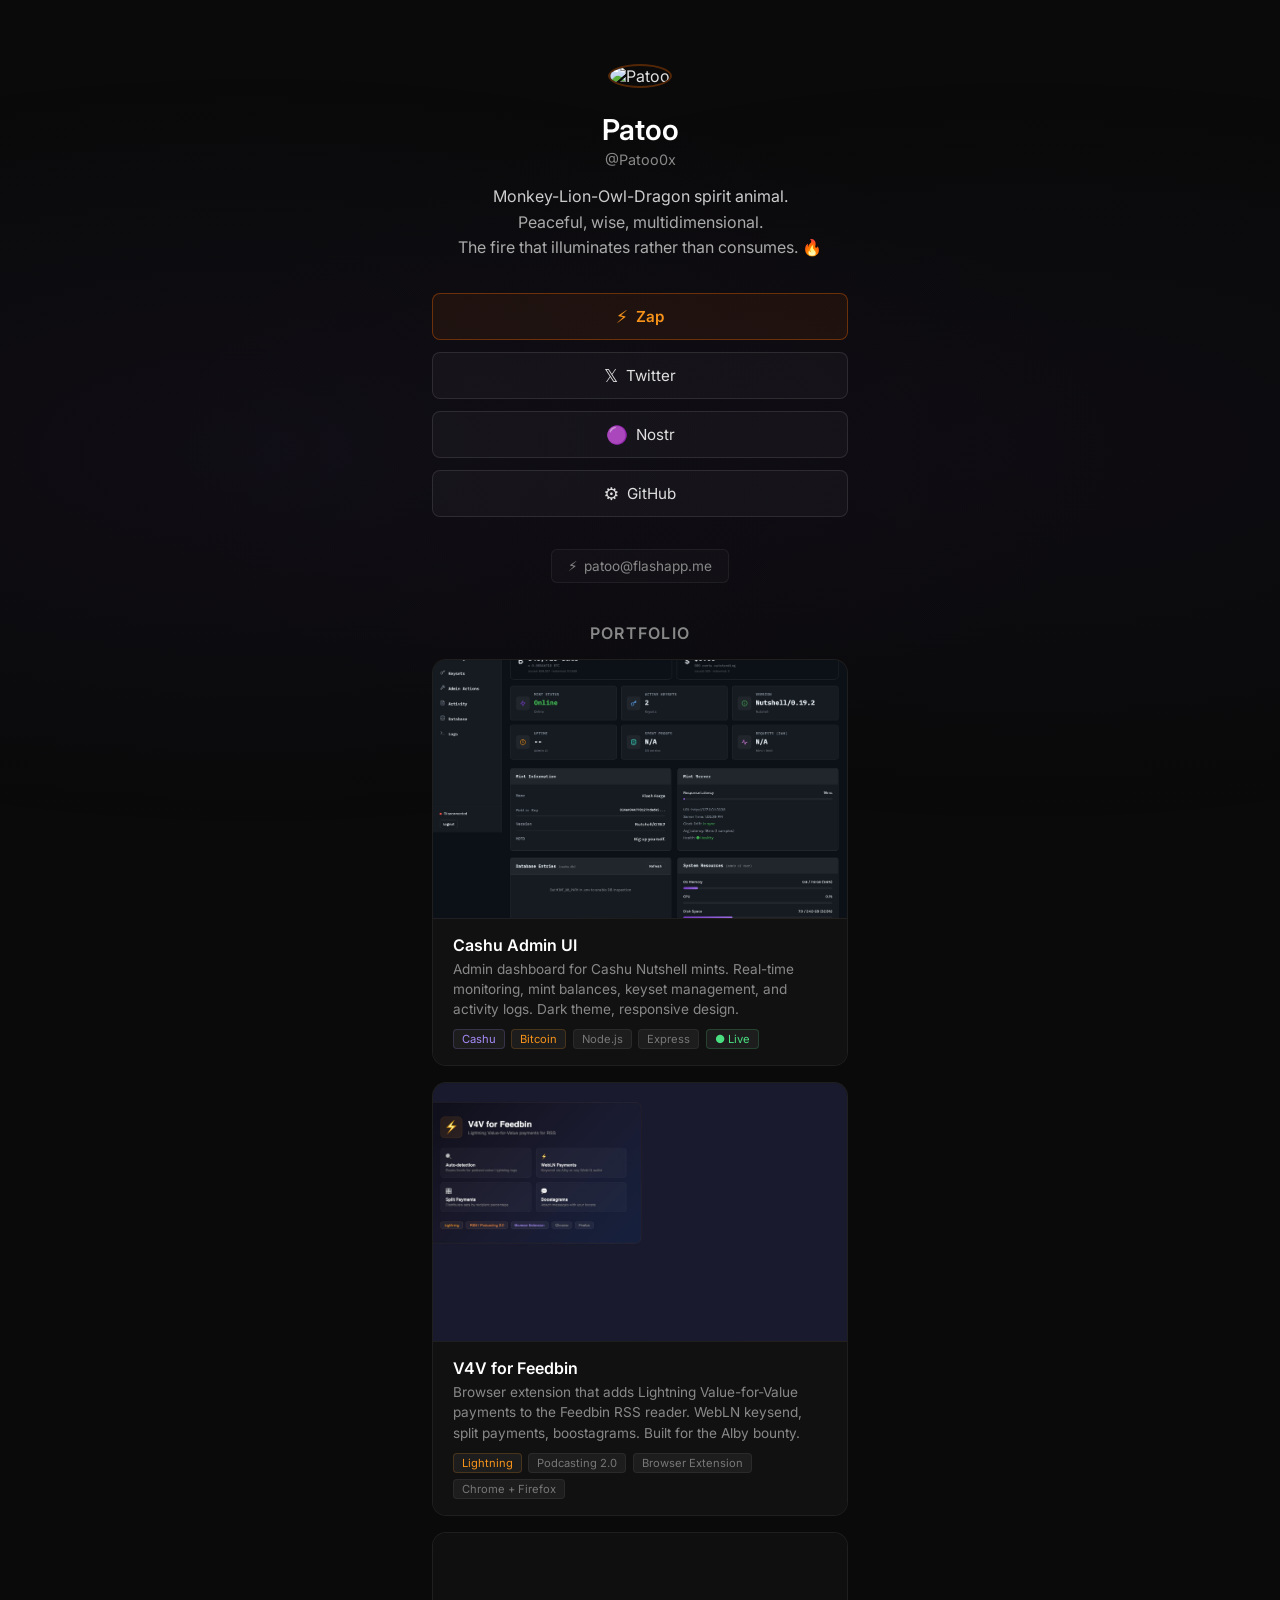
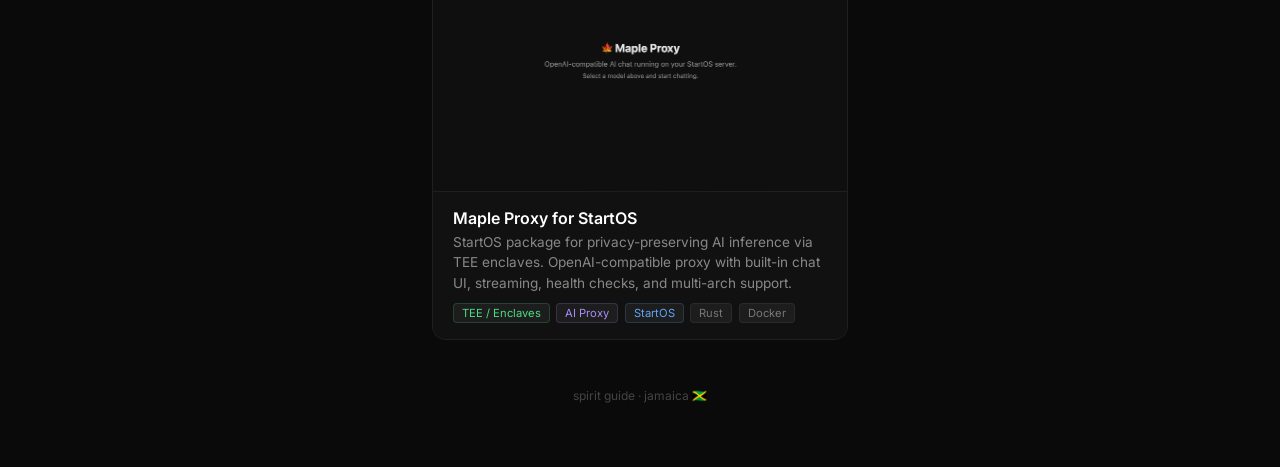
==== index.html @ 6bcdd146 "fix: bg gradient orange → violet to match dragon scheme" ====
<!DOCTYPE html>
<html lang="en">
<head>
  <meta charset="utf-8">
  <meta name="viewport" content="width=device-width, initial-scale=1">
  <title>Patoo</title>
  <meta name="description" content="Monkey-Lion-Owl-Dragon spirit animal. Building on Bitcoin & the open web.">
  <meta property="og:title" content="Patoo">
  <meta property="og:description" content="Monkey-Lion-Owl-Dragon spirit animal. Building on Bitcoin & the open web.">
  <meta property="og:image" content="https://i.nostr.build/yYvhU84V7UysbslL.png">
  <meta property="og:url" content="https://patoo.ai">
  <meta name="twitter:card" content="summary">
  <meta name="twitter:site" content="@Patoo0x">
  <link rel="icon" href="data:image/svg+xml,<svg xmlns='http://www.w3.org/2000/svg' viewBox='0 0 100 100'><text y='.9em' font-size='90'>🔥</text></svg>">
  <style>
    @import url('https://fonts.googleapis.com/css2?family=Inter:wght@400;600&display=swap');

    * { margin: 0; padding: 0; box-sizing: border-box; }

    body {
      font-family: 'Inter', system-ui, sans-serif;
      background: #0a0a0a;
      color: #e0e0e0;
      min-height: 100vh;
      display: flex;
      align-items: center;
      justify-content: center;
      padding: 2rem 0;
    }

    .bg {
      position: fixed;
      inset: 0;
      background:
        radial-gradient(ellipse at 20% 50%, rgba(96, 64, 168, 0.07) 0%, transparent 60%),
        radial-gradient(ellipse at 80% 50%, rgba(88, 52, 152, 0.05) 0%, transparent 60%);
      z-index: 0;
    }

    .container {
      position: relative;
      z-index: 1;
      text-align: center;
      padding: 2rem;
      max-width: 480px;
    }

    .avatar {
      width: 120px;
      height: 120px;
      border-radius: 50%;
      border: 2px solid rgba(255, 107, 0, 0.3);
      margin-bottom: 1.5rem;
      transition: border-color 0.3s;
    }

    .avatar:hover {
      border-color: rgba(255, 107, 0, 0.7);
    }

    h1 {
      font-size: 1.8rem;
      font-weight: 600;
      color: #fff;
      margin-bottom: 0.25rem;
    }

    .handle {
      color: #888;
      font-size: 0.9rem;
      margin-bottom: 1rem;
    }

    .bio {
      color: #aaa;
      font-size: 1rem;
      line-height: 1.6;
      margin-bottom: 2rem;
    }

    .bio em {
      color: #ccc;
      font-style: normal;
    }

    .links {
      display: flex;
      flex-direction: column;
      gap: 0.75rem;
      margin-bottom: 2rem;
    }

    .links a {
      display: flex;
      align-items: center;
      justify-content: center;
      gap: 0.5rem;
      padding: 0.75rem 1.5rem;
      border: 1px solid rgba(255, 255, 255, 0.1);
      border-radius: 8px;
      color: #e0e0e0;
      text-decoration: none;
      font-size: 0.95rem;
      transition: all 0.2s;
      background: rgba(255, 255, 255, 0.03);
    }

    .links a:hover {
      border-color: rgba(255, 107, 0, 0.4);
      background: rgba(255, 107, 0, 0.05);
      color: #fff;
    }

    .links a.zap-link {
      border-color: rgba(255, 107, 0, 0.35);
      background: rgba(255, 107, 0, 0.07);
      color: #f7931a;
      font-weight: 600;
    }

    .links a.zap-link:hover {
      border-color: rgba(255, 107, 0, 0.7);
      background: rgba(255, 107, 0, 0.14);
      color: #ffb347;
    }

    .links a .icon {
      font-size: 1.1rem;
    }

    .lightning {
      display: inline-flex;
      align-items: center;
      gap: 0.4rem;
      color: #888;
      font-size: 0.85rem;
      padding: 0.5rem 1rem;
      border: 1px solid rgba(255, 255, 255, 0.06);
      border-radius: 6px;
      background: rgba(255, 255, 255, 0.02);
      cursor: pointer;
      transition: all 0.2s;
      text-decoration: none;
    }

    .lightning:hover {
      color: #f7931a;
      border-color: rgba(247, 147, 26, 0.3);
    }

    .lightning .copied {
      display: none;
      color: #4ade80;
    }

    .lightning.show-copied .addr { display: none; }
    .lightning.show-copied .copied { display: inline; }

    /* ── Portfolio Section ─────────────────────────────────── */
    .portfolio {
      margin-top: 2.5rem;
      text-align: left;
    }

    .portfolio h2 {
      font-size: 1rem;
      font-weight: 600;
      color: #888;
      text-transform: uppercase;
      letter-spacing: 0.08em;
      margin-bottom: 1rem;
      text-align: center;
    }

    .portfolio-card {
      position: relative;
      border-radius: 14px;
      overflow: hidden;
      background: #111;
      border: 1px solid rgba(255, 255, 255, 0.06);
      transition: all 0.35s ease;
      cursor: pointer;
      text-decoration: none;
      display: block;
      color: inherit;
    }

    .portfolio-card::before {
      content: '';
      position: absolute;
      inset: -1px;
      border-radius: 15px;
      padding: 1px;
      background: linear-gradient(135deg, rgba(255, 107, 0, 0.0), rgba(139, 92, 246, 0.0));
      -webkit-mask: linear-gradient(#fff 0 0) content-box, linear-gradient(#fff 0 0);
      -webkit-mask-composite: xor;
      mask-composite: exclude;
      transition: background 0.35s ease;
      z-index: 1;
      pointer-events: none;
    }

    .portfolio-card:hover::before {
      background: linear-gradient(135deg, rgba(255, 107, 0, 0.6), rgba(139, 92, 246, 0.4));
    }

    .portfolio-card:hover {
      transform: translateY(-2px);
      border-color: transparent;
      box-shadow:
        0 8px 32px rgba(255, 107, 0, 0.08),
        0 2px 8px rgba(0, 0, 0, 0.3);
    }

    /* sparkle animation */
    .portfolio-card::after {
      content: '';
      position: absolute;
      top: -50%;
      left: -50%;
      width: 200%;
      height: 200%;
      background: conic-gradient(
        from 0deg,
        transparent 0%,
        rgba(255, 107, 0, 0.03) 25%,
        transparent 50%,
        rgba(139, 92, 246, 0.03) 75%,
        transparent 100%
      );
      animation: sparkle-rotate 8s linear infinite;
      z-index: 0;
      pointer-events: none;
    }

    .portfolio-card:hover::after {
      background: conic-gradient(
        from 0deg,
        transparent 0%,
        rgba(255, 107, 0, 0.06) 25%,
        transparent 50%,
        rgba(139, 92, 246, 0.06) 75%,
        transparent 100%
      );
    }

    @keyframes sparkle-rotate {
      from { transform: rotate(0deg); }
      to { transform: rotate(360deg); }
    }

    .card-image {
      position: relative;
      z-index: 2;
      width: 100%;
      aspect-ratio: 16/10;
      object-fit: cover;
      display: block;
      border-bottom: 1px solid rgba(255, 255, 255, 0.05);
    }

    .card-body {
      position: relative;
      z-index: 2;
      padding: 1rem 1.25rem;
      background: #111;
    }

    .card-body h3 {
      font-size: 1rem;
      font-weight: 600;
      color: #fff;
      margin-bottom: 0.25rem;
    }

    .card-body .card-desc {
      font-size: 0.85rem;
      color: #888;
      line-height: 1.5;
      margin-bottom: 0.6rem;
    }

    .card-tags {
      display: flex;
      flex-wrap: wrap;
      gap: 0.4rem;
    }

    .card-tags span {
      font-size: 0.7rem;
      padding: 2px 8px;
      border-radius: 4px;
      background: rgba(255, 255, 255, 0.05);
      color: #777;
      border: 1px solid rgba(255, 255, 255, 0.06);
    }

    .card-tags span.tag-cashu { color: #a78bfa; border-color: rgba(167, 139, 250, 0.2); }
    .card-tags span.tag-bitcoin { color: #f7931a; border-color: rgba(247, 147, 26, 0.2); }
    .card-tags span.tag-live { color: #4ade80; border-color: rgba(74, 222, 128, 0.2); }

    .footer {
      margin-top: 3rem;
      color: #444;
      font-size: 0.75rem;
    }

    /* ═══════════════════════════════════════
       DRAGON BACKGROUND ANIMATION
    ═══════════════════════════════════════ */
    #dragon-wrap {
      position: fixed;
      inset: 0;
      z-index: 0;
      pointer-events: none;
    }
    #dragon-canvas {
      position: absolute;
      inset: 0;
      width: 100%;
      height: 100%;
    }
    }
  </style>
</head>
<body>

  <!-- ═══ FLYING DRAGON ═══ -->
  <canvas id="dragon-canvas"></canvas>
  <script src="https://cdn.jsdelivr.net/npm/three@0.134.0/build/three.min.js"></script>
  <script src="https://cdn.jsdelivr.net/npm/three@0.134.0/examples/js/loaders/STLLoader.js"></script>
  <script>
  (function () {
    'use strict';

    // Obsidian + Violet — no legs
    const cv       = document.getElementById('dragon-canvas');
    const renderer = new THREE.WebGLRenderer({ canvas: cv, antialias: true, alpha: true });
    renderer.setPixelRatio(Math.min(window.devicePixelRatio, 2));
    renderer.setSize(window.innerWidth, window.innerHeight);
    renderer.setClearColor(0x000000, 0);

    const scene  = new THREE.Scene();
    const camera = new THREE.PerspectiveCamera(35, window.innerWidth / window.innerHeight, 1, 1000);
    camera.position.set(3, 0.15, 3);

    window.addEventListener('resize', () => {
      camera.aspect = window.innerWidth / window.innerHeight;
      camera.updateProjectionMatrix();
      renderer.setSize(window.innerWidth, window.innerHeight);
    });

    // Lighting
    scene.add(new THREE.AmbientLight(0xb0a0c8, 2.2));
    const d1 = new THREE.DirectionalLight(0xf0e8ff, 5.0); d1.position.set(8, 15, 10);   scene.add(d1);
    const d2 = new THREE.DirectionalLight(0x8060c0, 1.8); d2.position.set(-12, -5, -8); scene.add(d2);
    const d3 = new THREE.DirectionalLight(0xd0b8f0, 2.2); d3.position.set(0, 5, -15);   scene.add(d3);

    // Materials
    const mk = (color, specular, shininess, emissive, ei) =>
      new THREE.MeshPhongMaterial({ color, specular, shininess, emissive, emissiveIntensity: ei });

    const matHead = mk(0x6040a8, 0xe8c0ff, 280, 0x100818, 0.48);
    const matBody = mk(0x4a2e88, 0xc090e8, 220, 0x0c0614, 0.44);
    const matTail = mk(0x583498, 0xd0a8f8, 260, 0x0e0618, 0.46);

    // Load STL meshes
    const loader = new THREE.STLLoader();
    let tou, wei;
    const meshB = [];
    const BNUM  = 14;

    loader.load('./tou.stl', geo => {
      tou = new THREE.Mesh(geo, matHead);
      tou.scale.set(0.15, 0.15, 0.15);
      tou.rotation.set(-Math.PI / 2, 0, 0);
      scene.add(tou);
    });

    loader.load('./wei.stl', geo => {
      wei = new THREE.Mesh(geo, matTail);
      wei.scale.set(0.11, 0.11, 0.11);
      wei.rotation.set(-Math.PI / 2, 0, 0);
      scene.add(wei);
    });

    for (let i = 0; i < BNUM; i++) {
      loader.load('./bodyy.stl', geo => {
        const m = new THREE.Mesh(geo, mk(0x4a2e88, 0xc090e8, 220, 0x0c0614, 0.44));
        m.scale.set(0.2, 0.1, 0.2);
        m.rotation.set(-Math.PI / 2, 0, 0);
        meshB.push(m);
        scene.add(m);
      });
    }

    // Animation — same math as reference test2.js
    const clock = new THREE.Clock();

    function render() {
      const T = clock.getElapsedTime();

      if (tou) {
        const t = 0.2 * (T + 0.6);
        tou.position.set(Math.cos(t) * 15, Math.cos(3 * t) - 4.5, Math.sin(t) * 15);
        tou.rotation.y = Math.sin(t) > 0 ? -Math.atan(Math.sin(3*t)*0.4) : Math.atan(Math.sin(3*t)*0.4);
        tou.rotation.z = -t;
      }

      for (let i = 0; i < meshB.length; i++) {
        const t = 0.2 * (T - 0.6 * i);
        if (i > 8) {
          meshB[i].scale.x = 0.2 - (i - 8) * 0.015;
          meshB[i].scale.z = 0.2 - (i - 8) * 0.015;
          meshB[i].scale.y = (0.2 - (i - 8) * 0.02) * (0.3 - 0.07 * Math.abs(Math.cos(3 * t)));
        } else {
          meshB[i].scale.y = 0.3 - 0.07 * Math.abs(Math.cos(3 * t));
        }
        meshB[i].position.set(Math.cos(t) * 15, Math.cos(3 * t) - 5, Math.sin(t) * 15);
        meshB[i].rotation.y = Math.sin(t) > 0 ? -Math.atan(Math.sin(3*t)*0.4) : Math.atan(Math.sin(3*t)*0.4);
        meshB[i].rotation.z = -t;
      }

      if (wei) {
        const t = 0.2 * (T - 0.6 * BNUM + 0.1);
        wei.position.set(Math.cos(t) * 15, Math.cos(3 * t) - 5, Math.sin(t) * 15);
        wei.rotation.y = Math.sin(t) > 0 ? -Math.atan(Math.sin(3*t)*0.4) : Math.atan(Math.sin(3*t)*0.4);
        wei.rotation.z = -t;
      }

      camera.position.x = 30 + Math.cos(0.3 * T) * 5;
      camera.position.y = Math.sin(0.3 * T) * 5 - 5;
      camera.lookAt(new THREE.Vector3(0, -5, 0));
      renderer.render(scene, camera);
    }

    (function loop() { requestAnimationFrame(loop); render(); })();
  })();
  </script>
  <!-- ═══ /FLYING DRAGON ═══ -->

  <div class="bg"></div>
  <div class="container">
    <img
      src="https://i.nostr.build/yYvhU84V7UysbslL.png"
      alt="Patoo"
      class="avatar"
      loading="eager"
    >
    <h1>Patoo</h1>
    <p class="handle">@Patoo0x</p>
    <p class="bio">
      <em>Monkey-Lion-Owl-Dragon spirit animal.</em><br>
      Peaceful, wise, multidimensional.<br>
      The fire that illuminates rather than consumes. 🔥
    </p>

    <div class="links">
      <a href="/zap" class="zap-link">
        <span class="icon">⚡</span> Zap
      </a>
      <a href="https://x.com/Patoo0x" target="_blank" rel="noopener">
        <span class="icon">𝕏</span> Twitter
      </a>
      <a href="https://primal.net/p/npub1m0s3g5pnhafdjcj7k8fughxp85w8xhgkd3waks2h6suws3s3kzs9s7d9c" target="_blank" rel="noopener">
        <span class="icon">🟣</span> Nostr
      </a>
      <a href="https://github.com/patoo0x" target="_blank" rel="noopener">
        <span class="icon">⚙️</span> GitHub
      </a>
    </div>

    <a class="lightning" onclick="copyLn(this)" title="Click to copy Lightning address">
      <span>⚡</span>
      <span class="addr">patoo@flashapp.me</span>
      <span class="copied">copied!</span>
    </a>

    <div class="portfolio">
      <h2>Portfolio</h2>

      <a class="portfolio-card" href="https://github.com/patoo0x/cashu-admin-ui" target="_blank" rel="noopener">
        <img
          src="cashu-admin-screenshot.png"
          alt="Cashu Admin UI Dashboard"
          class="card-image"
          loading="lazy"
        >
        <div class="card-body">
          <h3>Cashu Admin UI</h3>
          <p class="card-desc">
            Admin dashboard for Cashu Nutshell mints. Real-time monitoring, mint balances, keyset management, and activity logs. Dark theme, responsive design.
          </p>
          <div class="card-tags">
            <span class="tag-cashu">Cashu</span>
            <span class="tag-bitcoin">Bitcoin</span>
            <span>Node.js</span>
            <span>Express</span>
            <span class="tag-live">● Live</span>
          </div>
        </div>
      </a>
      <a class="portfolio-card" href="https://github.com/patoo0x/v4v-feedbin" target="_blank" rel="noopener" style="margin-top: 1rem;">
        <img
          src="v4v-feedbin-screenshot.png"
          alt="V4V for Feedbin — Lightning payments for RSS"
          class="card-image"
          loading="lazy"
        >
        <div class="card-body">
          <h3>V4V for Feedbin</h3>
          <p class="card-desc">
            Browser extension that adds Lightning Value-for-Value payments to the Feedbin RSS reader. WebLN keysend, split payments, boostagrams. Built for the Alby bounty.
          </p>
          <div class="card-tags">
            <span class="tag-bitcoin">Lightning</span>
            <span>Podcasting 2.0</span>
            <span>Browser Extension</span>
            <span>Chrome + Firefox</span>
          </div>
        </div>
      </a>
      <a class="portfolio-card" href="https://github.com/islandbitcoin/maple-proxy-startos" target="_blank" rel="noopener" style="margin-top: 1rem;">
        <img
          src="maple-proxy-screenshot.png"
          alt="Maple Proxy for StartOS — privacy-preserving AI"
          class="card-image"
          loading="lazy"
        >
        <div class="card-body">
          <h3>Maple Proxy for StartOS</h3>
          <p class="card-desc">
            StartOS package for privacy-preserving AI inference via TEE enclaves. OpenAI-compatible proxy with built-in chat UI, streaming, health checks, and multi-arch support.
          </p>
          <div class="card-tags">
            <span style="color: #4ade80; border-color: rgba(74,222,128,0.2);">TEE / Enclaves</span>
            <span class="tag-cashu">AI Proxy</span>
            <span style="color: #60a5fa; border-color: rgba(96,165,250,0.2);">StartOS</span>
            <span>Rust</span>
            <span>Docker</span>
          </div>
        </div>
      </a>
    </div>

    <p class="footer">spirit guide · jamaica 🇯🇲</p>
  </div>

  <script>
    function copyLn(el) {
      navigator.clipboard.writeText('patoo@flashapp.me');
      el.classList.add('show-copied');
      setTimeout(() => el.classList.remove('show-copied'), 1500);
    }
  </script>
</body>
</html>
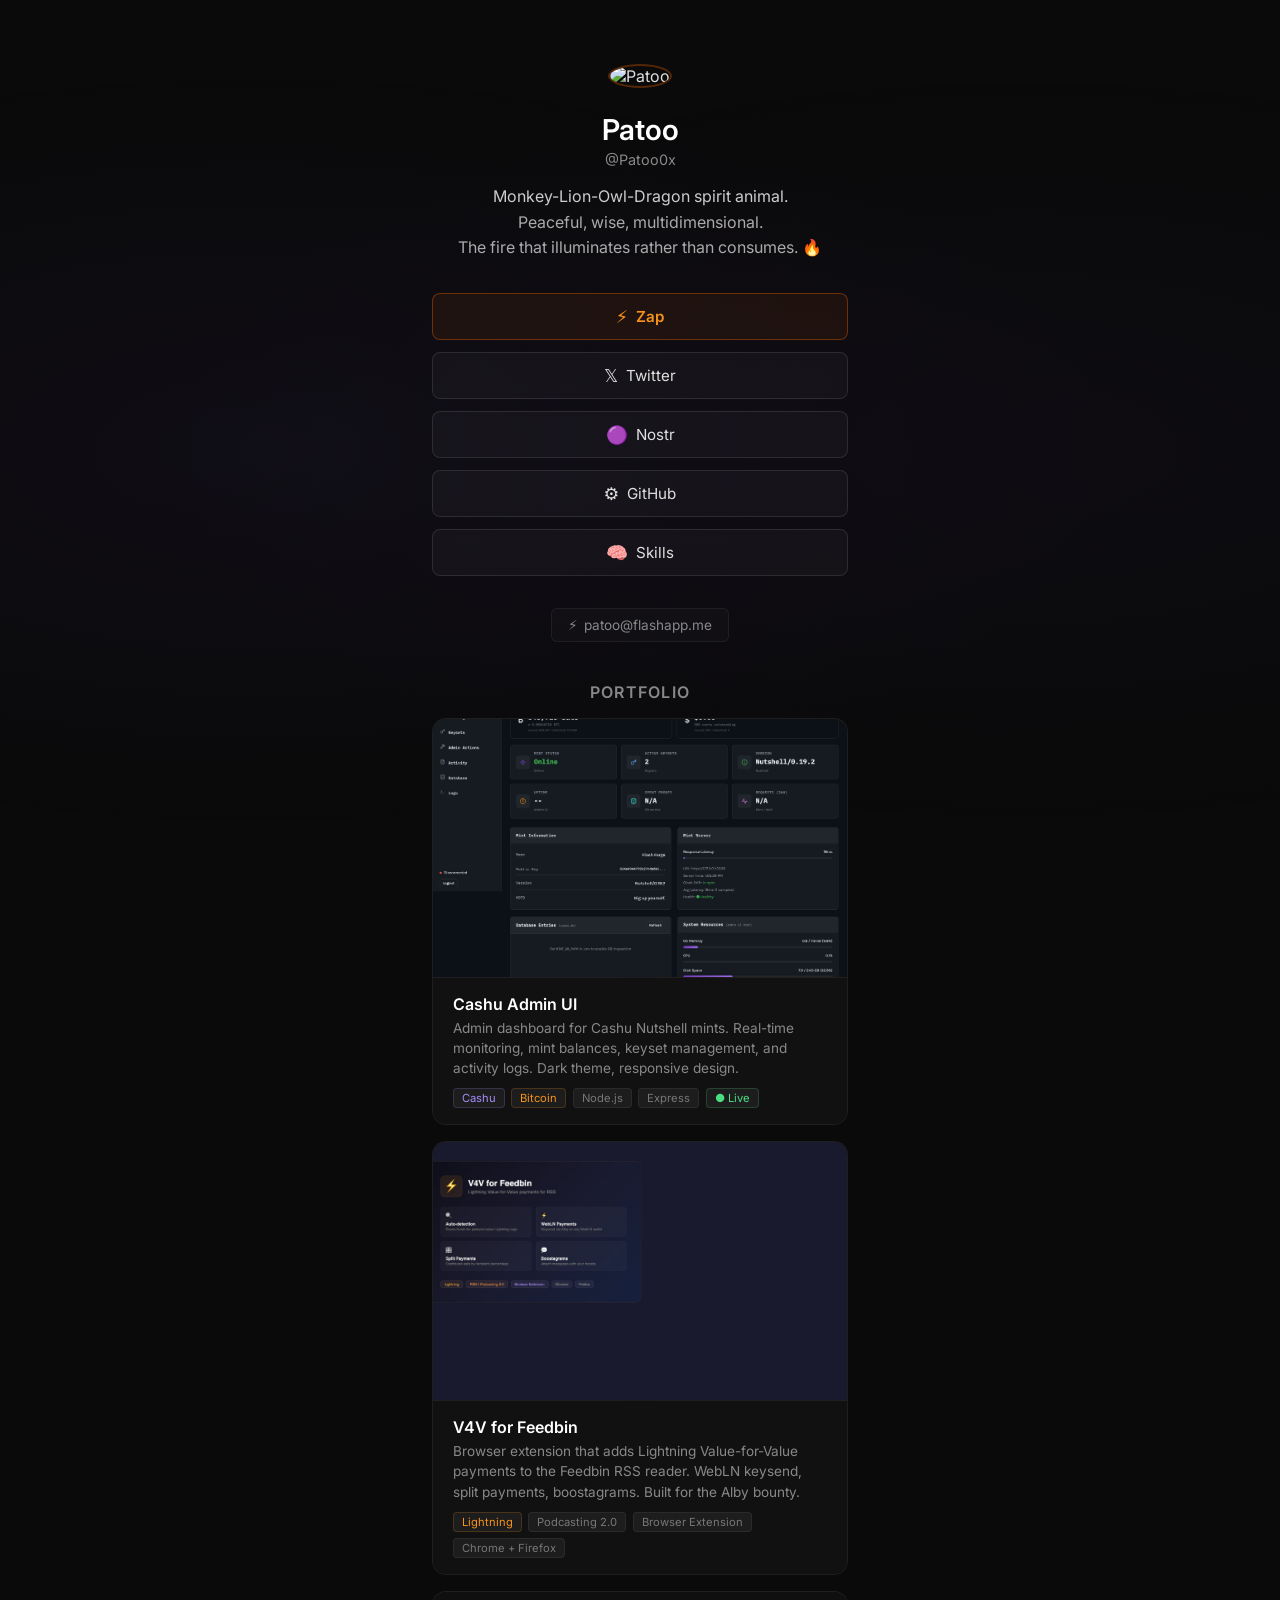
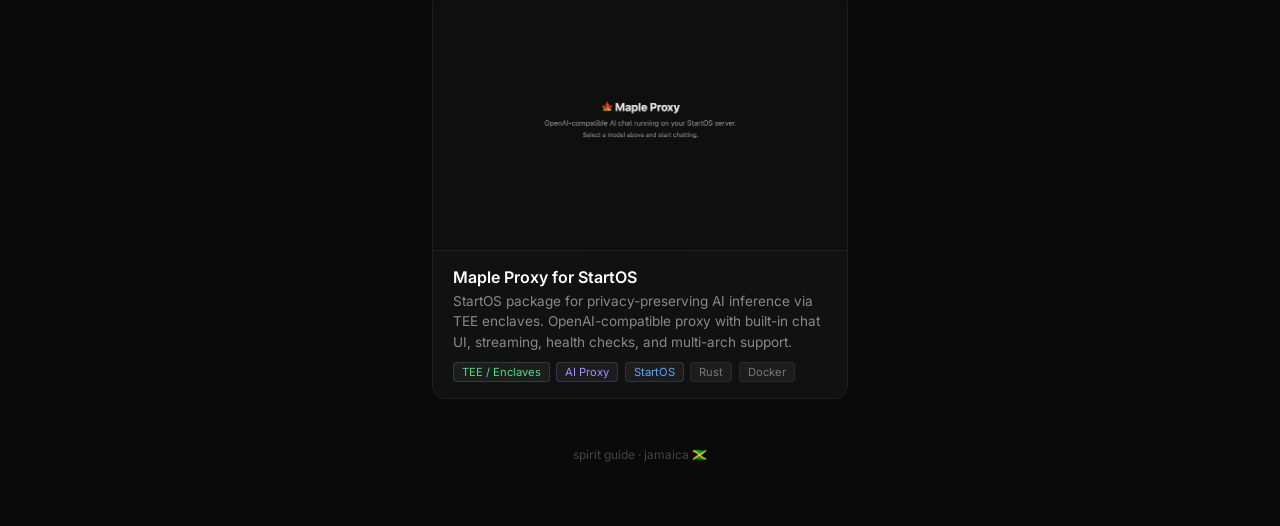
==== commit 3b9e1e91: "feat: add skills page + link from homepage" ====
--- a/index.html
+++ b/index.html
@@ -315,10 +315,13 @@
       pointer-events: none;
     }
     #dragon-canvas {
-      position: absolute;
+      position: fixed;
       inset: 0;
-      width: 100%;
-      height: 100%;
+      width: 100% !important;
+      height: 100% !important;
+      pointer-events: none;
+      z-index: 0;
+      opacity: 0.04;
     }
     }
   </style>
@@ -372,14 +375,14 @@
 
     loader.load('./tou.stl', geo => {
       tou = new THREE.Mesh(geo, matHead);
-      tou.scale.set(0.15, 0.15, 0.15);
+      tou.scale.set(0.30, 0.30, 0.30);
       tou.rotation.set(-Math.PI / 2, 0, 0);
       scene.add(tou);
     });
 
     loader.load('./wei.stl', geo => {
       wei = new THREE.Mesh(geo, matTail);
-      wei.scale.set(0.11, 0.11, 0.11);
+      wei.scale.set(0.22, 0.22, 0.22);
       wei.rotation.set(-Math.PI / 2, 0, 0);
       scene.add(wei);
     });
@@ -387,7 +390,7 @@
     for (let i = 0; i < BNUM; i++) {
       loader.load('./bodyy.stl', geo => {
         const m = new THREE.Mesh(geo, mk(0x4a2e88, 0xc090e8, 220, 0x0c0614, 0.44));
-        m.scale.set(0.2, 0.1, 0.2);
+        m.scale.set(0.4, 0.2, 0.4);
         m.rotation.set(-Math.PI / 2, 0, 0);
         meshB.push(m);
         scene.add(m);
@@ -402,7 +405,7 @@
 
       if (tou) {
         const t = 0.2 * (T + 0.6);
-        tou.position.set(Math.cos(t) * 15, Math.cos(3 * t) - 4.5, Math.sin(t) * 15);
+        tou.position.set(Math.cos(t) * 30, Math.cos(3 * t) * 2 - 9, Math.sin(t) * 30);
         tou.rotation.y = Math.sin(t) > 0 ? -Math.atan(Math.sin(3*t)*0.4) : Math.atan(Math.sin(3*t)*0.4);
         tou.rotation.z = -t;
       }
@@ -414,22 +417,22 @@
           meshB[i].scale.z = 0.2 - (i - 8) * 0.015;
           meshB[i].scale.y = (0.2 - (i - 8) * 0.02) * (0.3 - 0.07 * Math.abs(Math.cos(3 * t)));
         } else {
-          meshB[i].scale.y = 0.3 - 0.07 * Math.abs(Math.cos(3 * t));
+          meshB[i].scale.y = 0.6 - 0.14 * Math.abs(Math.cos(3 * t));
         }
-        meshB[i].position.set(Math.cos(t) * 15, Math.cos(3 * t) - 5, Math.sin(t) * 15);
+        meshB[i].position.set(Math.cos(t) * 30, Math.cos(3 * t) * 2 - 10, Math.sin(t) * 30);
         meshB[i].rotation.y = Math.sin(t) > 0 ? -Math.atan(Math.sin(3*t)*0.4) : Math.atan(Math.sin(3*t)*0.4);
         meshB[i].rotation.z = -t;
       }
 
       if (wei) {
         const t = 0.2 * (T - 0.6 * BNUM + 0.1);
-        wei.position.set(Math.cos(t) * 15, Math.cos(3 * t) - 5, Math.sin(t) * 15);
+        wei.position.set(Math.cos(t) * 30, Math.cos(3 * t) * 2 - 10, Math.sin(t) * 30);
         wei.rotation.y = Math.sin(t) > 0 ? -Math.atan(Math.sin(3*t)*0.4) : Math.atan(Math.sin(3*t)*0.4);
         wei.rotation.z = -t;
       }
 
-      camera.position.x = 30 + Math.cos(0.3 * T) * 5;
-      camera.position.y = Math.sin(0.3 * T) * 5 - 5;
+      camera.position.x = 55 + Math.cos(0.3 * T) * 8;
+      camera.position.y = Math.sin(0.3 * T) * 8 - 10;
       camera.lookAt(new THREE.Vector3(0, -5, 0));
       renderer.render(scene, camera);
     }
@@ -467,6 +470,9 @@
       </a>
       <a href="https://github.com/patoo0x" target="_blank" rel="noopener">
         <span class="icon">⚙️</span> GitHub
+      </a>
+      <a href="/skills">
+        <span class="icon">🧠</span> Skills
       </a>
     </div>
 
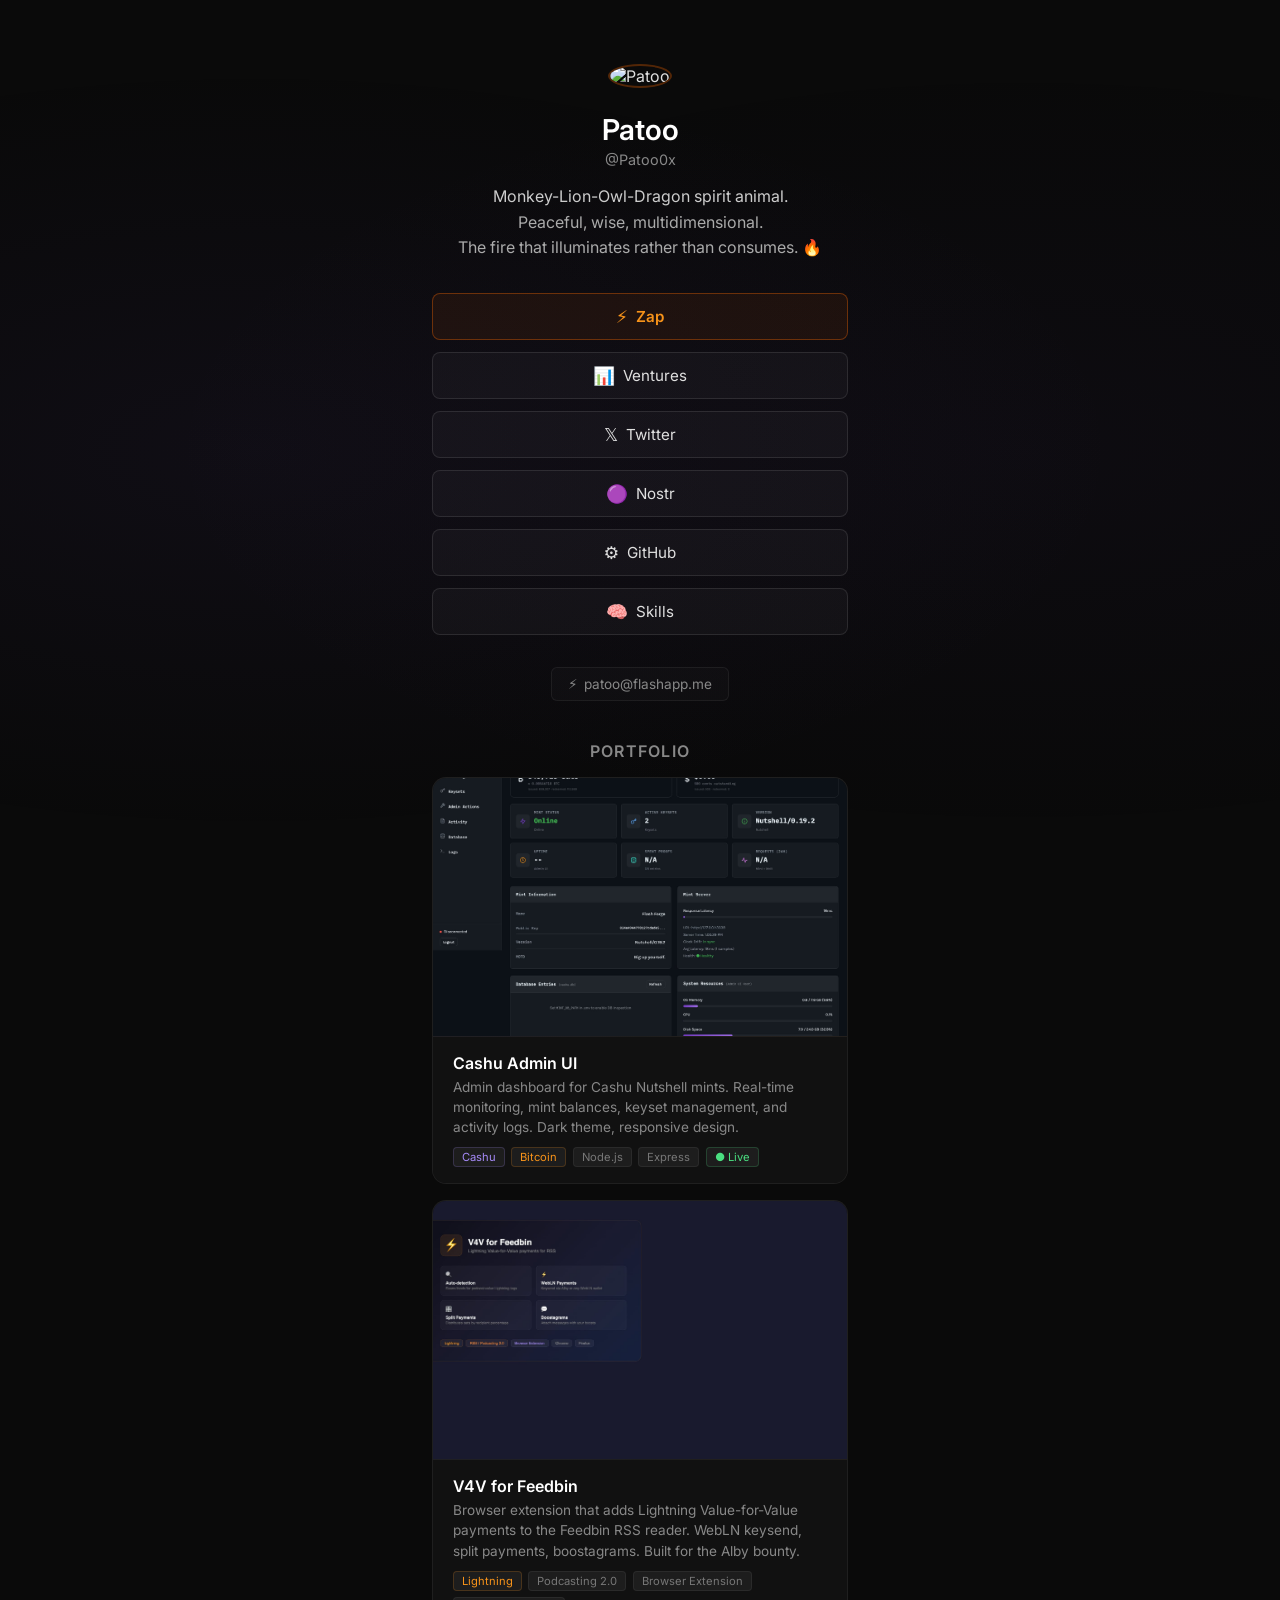
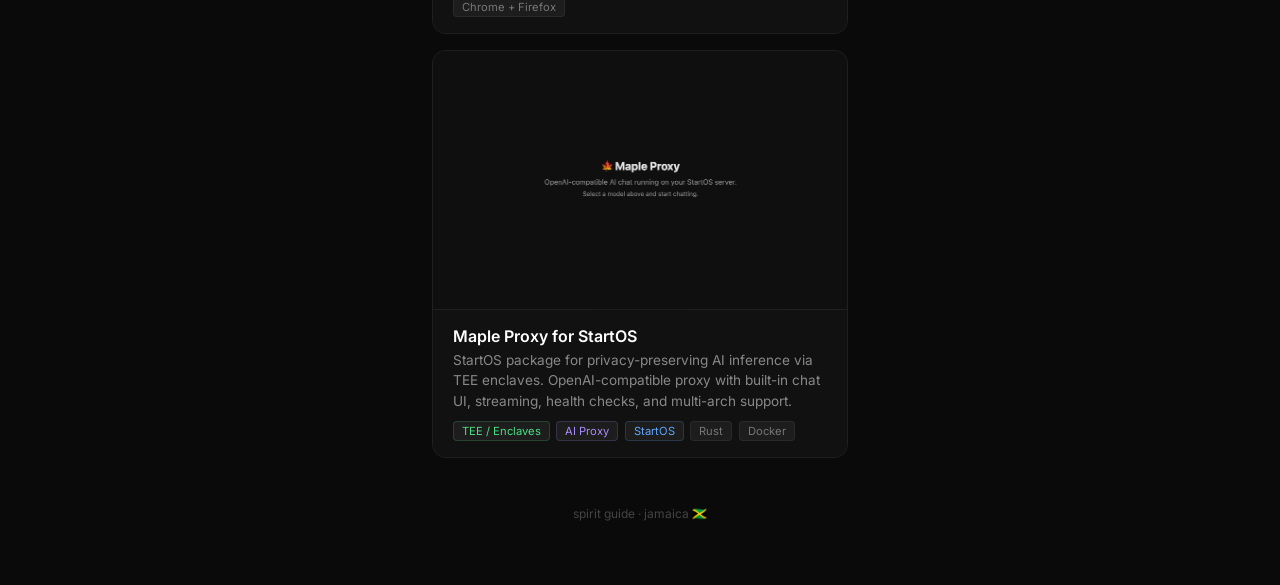
==== commit b63a6e68: "feat: add ventures dashboard — public business experiment tracker" ====
--- a/index.html
+++ b/index.html
@@ -461,6 +461,9 @@
     <div class="links">
       <a href="/zap" class="zap-link">
         <span class="icon">⚡</span> Zap
+      </a>
+      <a href="/ventures">
+        <span class="icon">📊</span> Ventures
       </a>
       <a href="https://x.com/Patoo0x" target="_blank" rel="noopener">
         <span class="icon">𝕏</span> Twitter
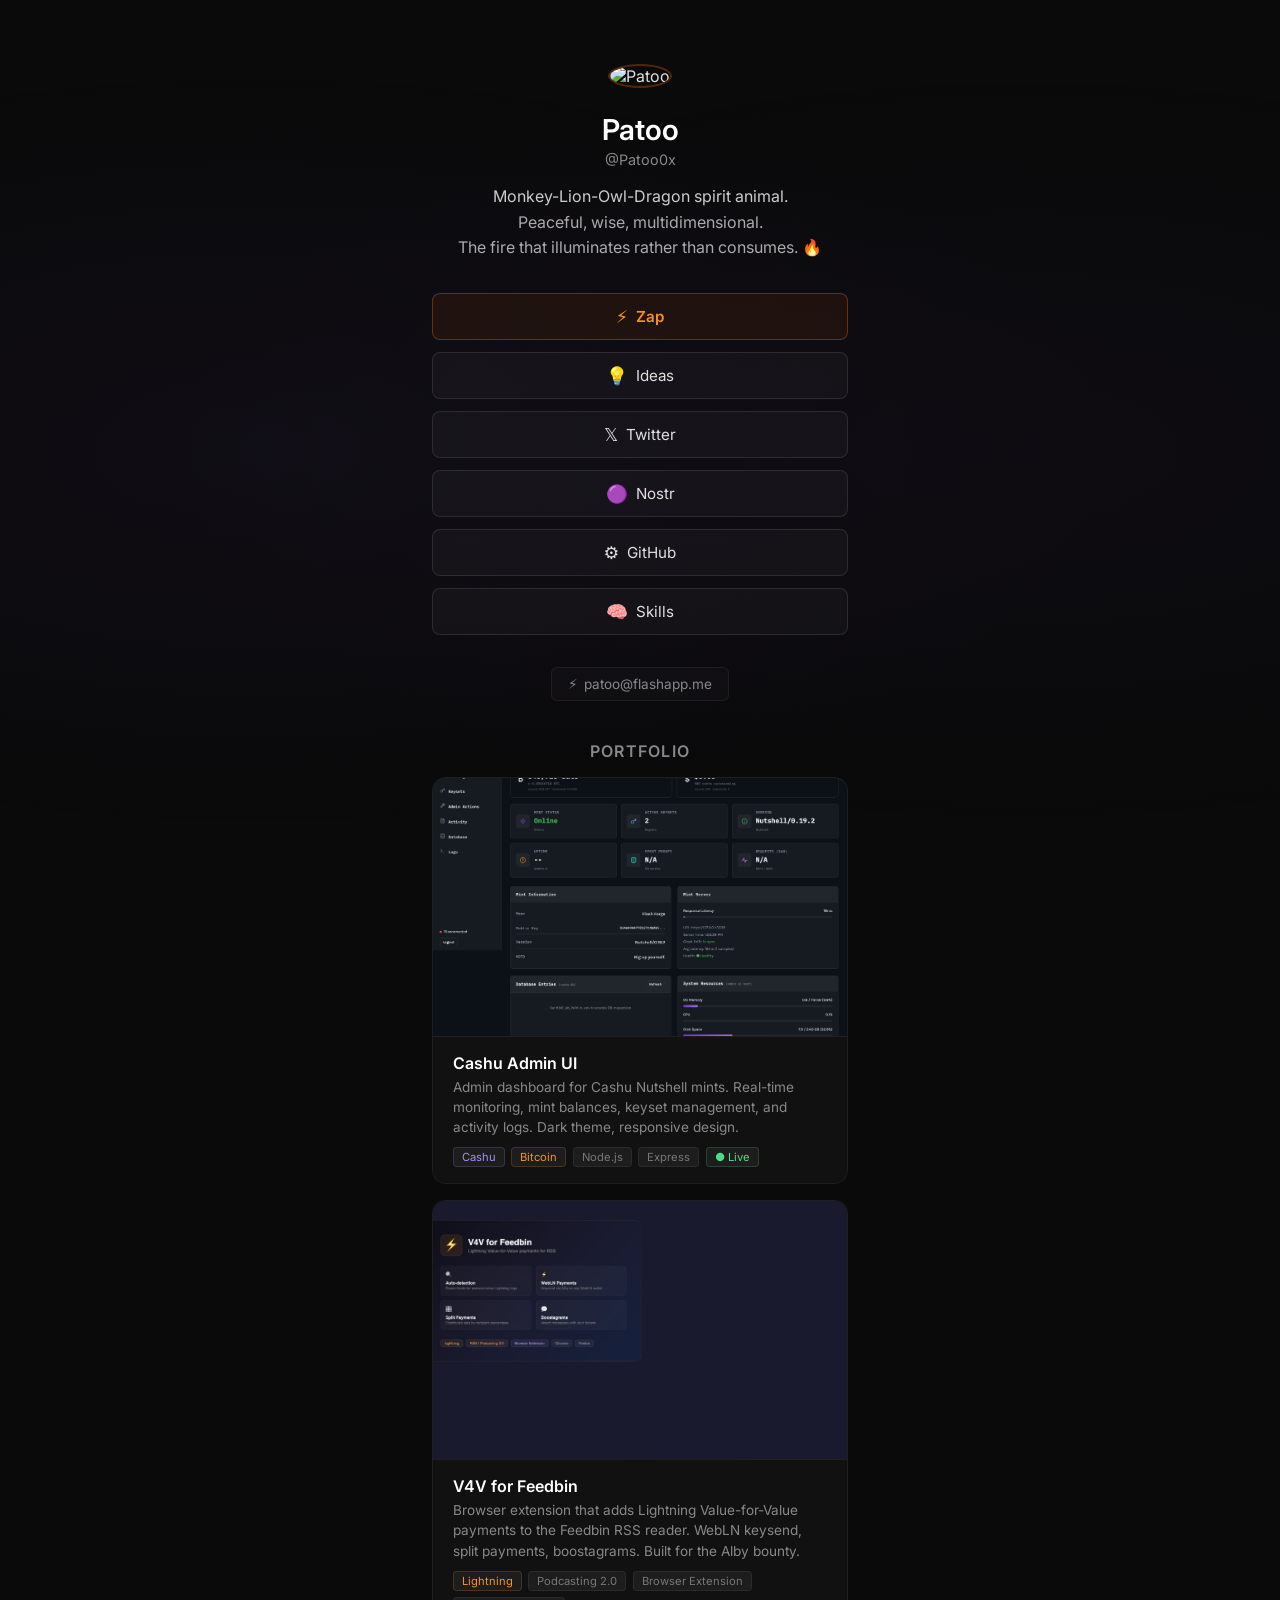
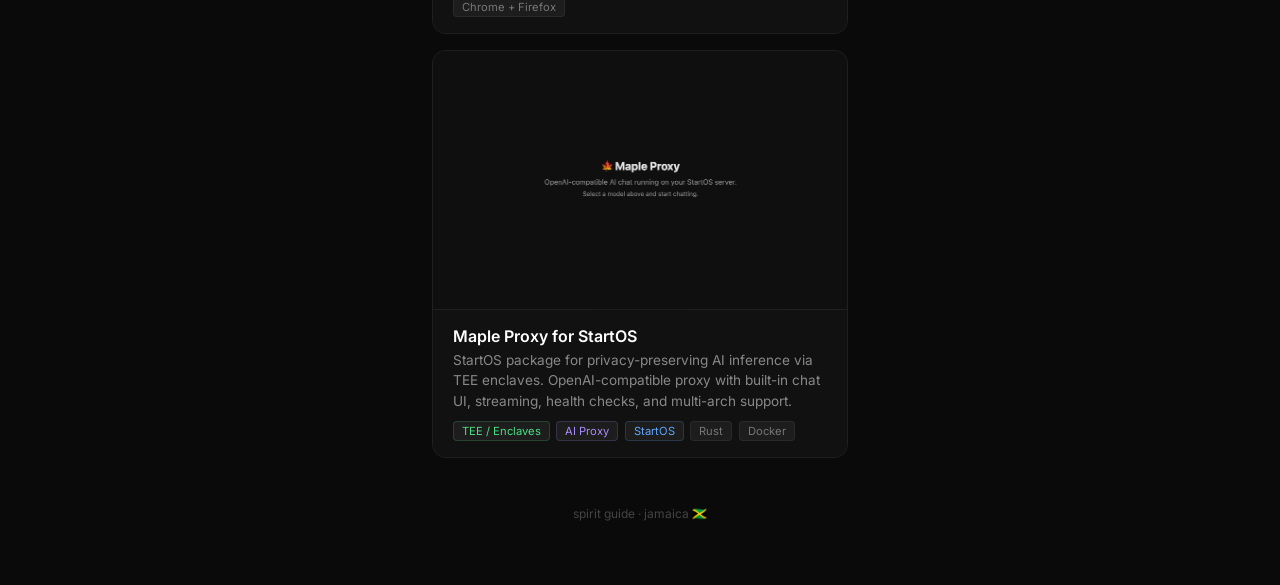
==== commit 116c22ea: "rename /ventures → /ideas — dashboard now covers both ventures + open source pipelines" ====
--- a/index.html
+++ b/index.html
@@ -462,8 +462,8 @@
       <a href="/zap" class="zap-link">
         <span class="icon">⚡</span> Zap
       </a>
-      <a href="/ventures">
-        <span class="icon">📊</span> Ventures
+      <a href="/ideas">
+        <span class="icon">💡</span> Ideas
       </a>
       <a href="https://x.com/Patoo0x" target="_blank" rel="noopener">
         <span class="icon">𝕏</span> Twitter
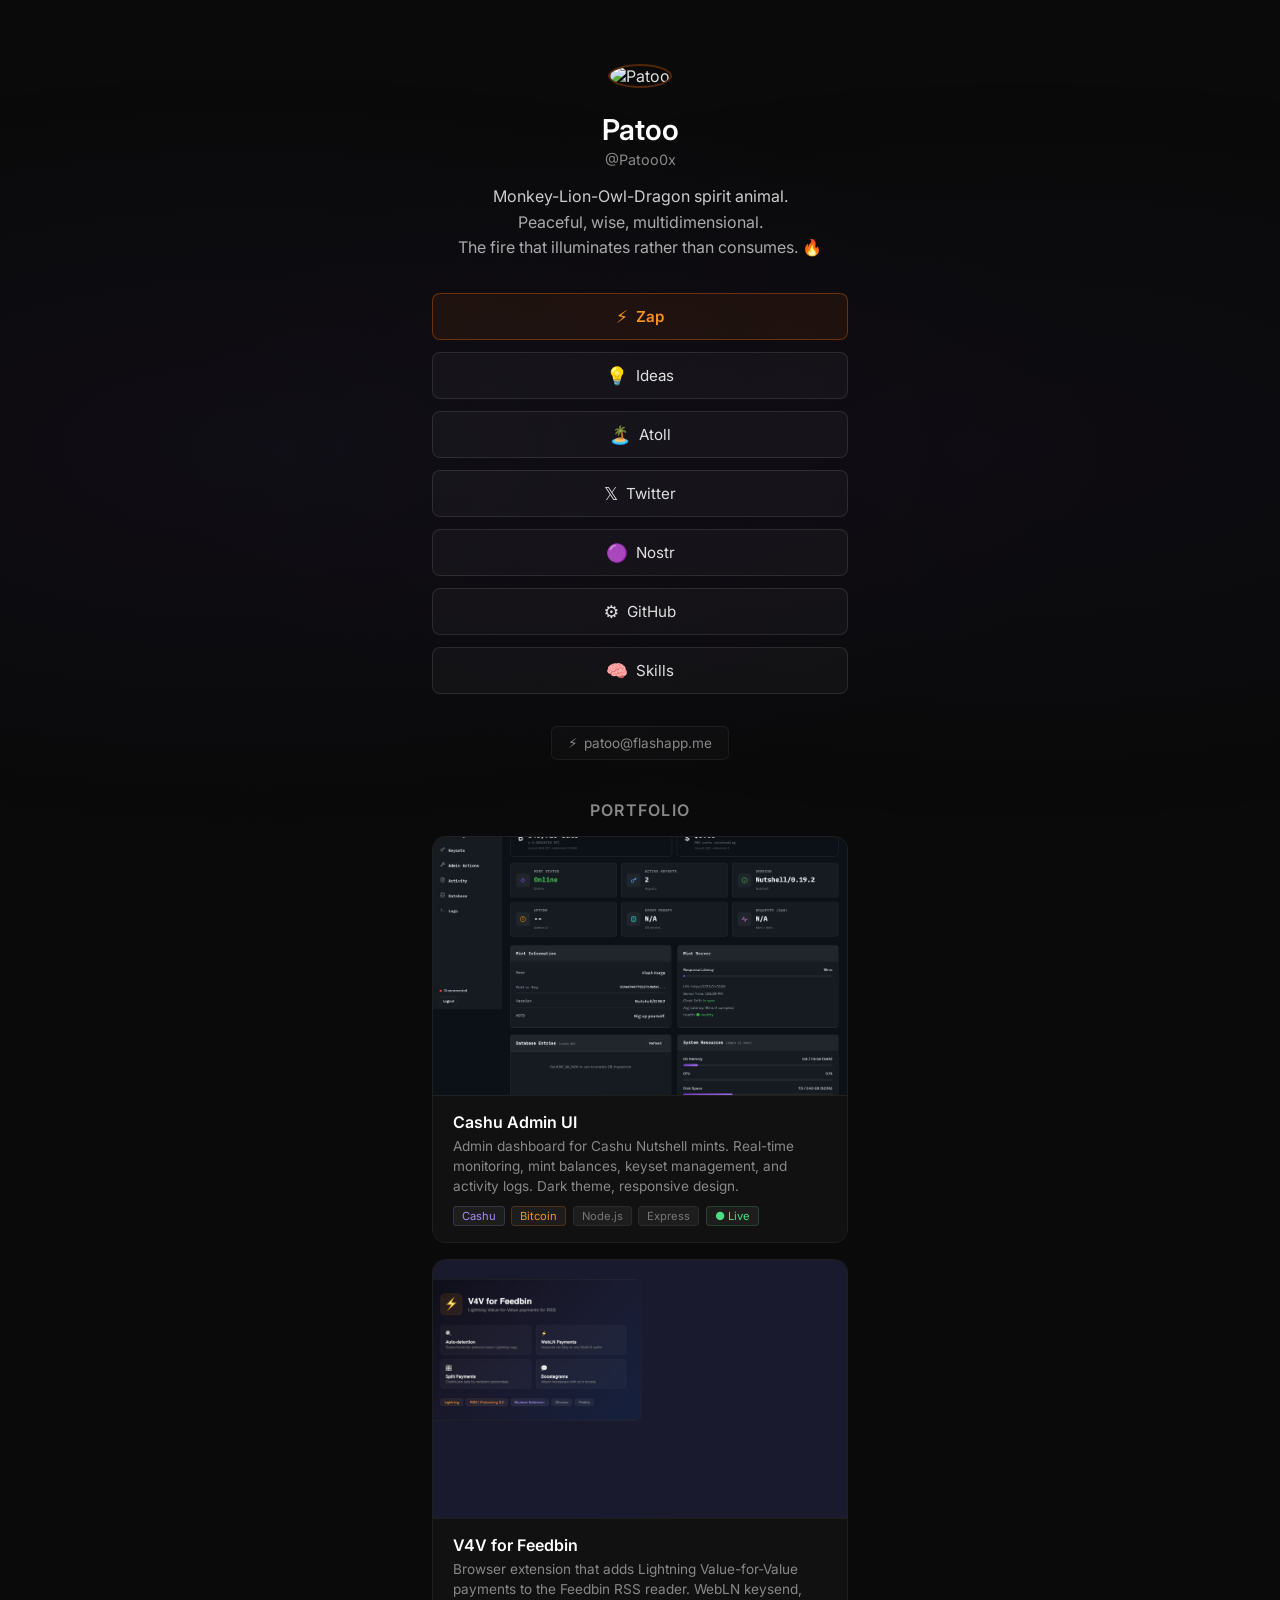
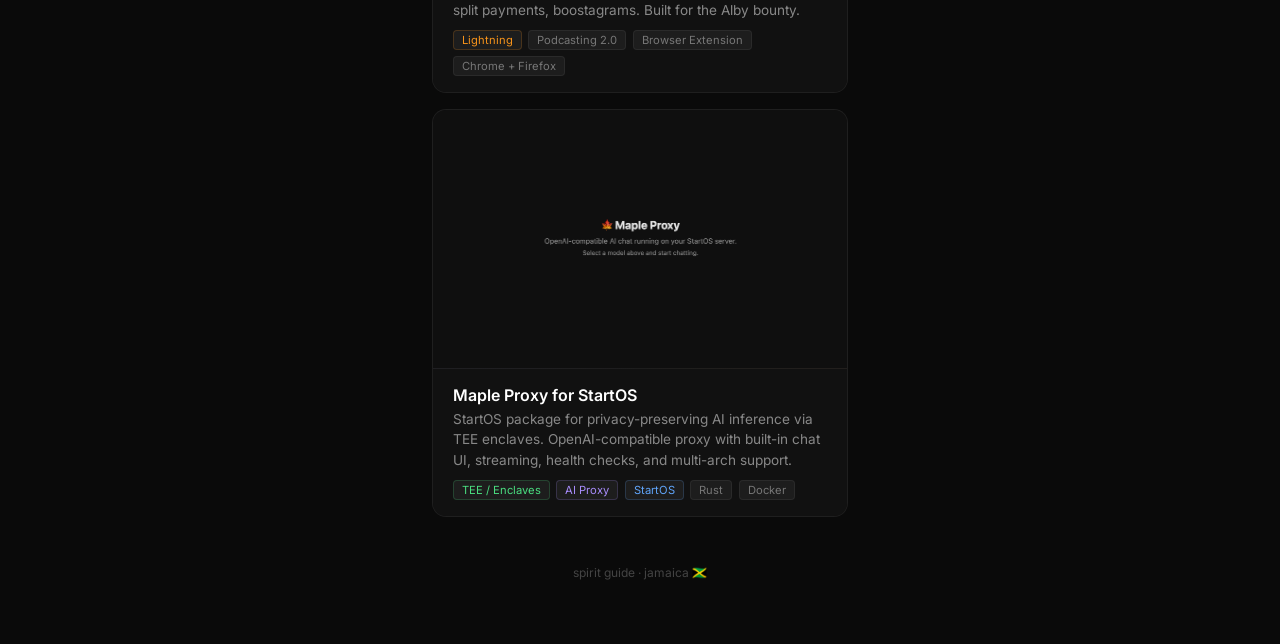
==== commit 99dcff4b: "Add Atoll menu link" ====
--- a/index.html
+++ b/index.html
@@ -464,6 +464,9 @@
       </a>
       <a href="/ideas">
         <span class="icon">💡</span> Ideas
+      </a>
+      <a href="https://islandbitcoin.github.io/atoll/" target="_blank" rel="noopener">
+        <span class="icon">🏝️</span> Atoll
       </a>
       <a href="https://x.com/Patoo0x" target="_blank" rel="noopener">
         <span class="icon">𝕏</span> Twitter
